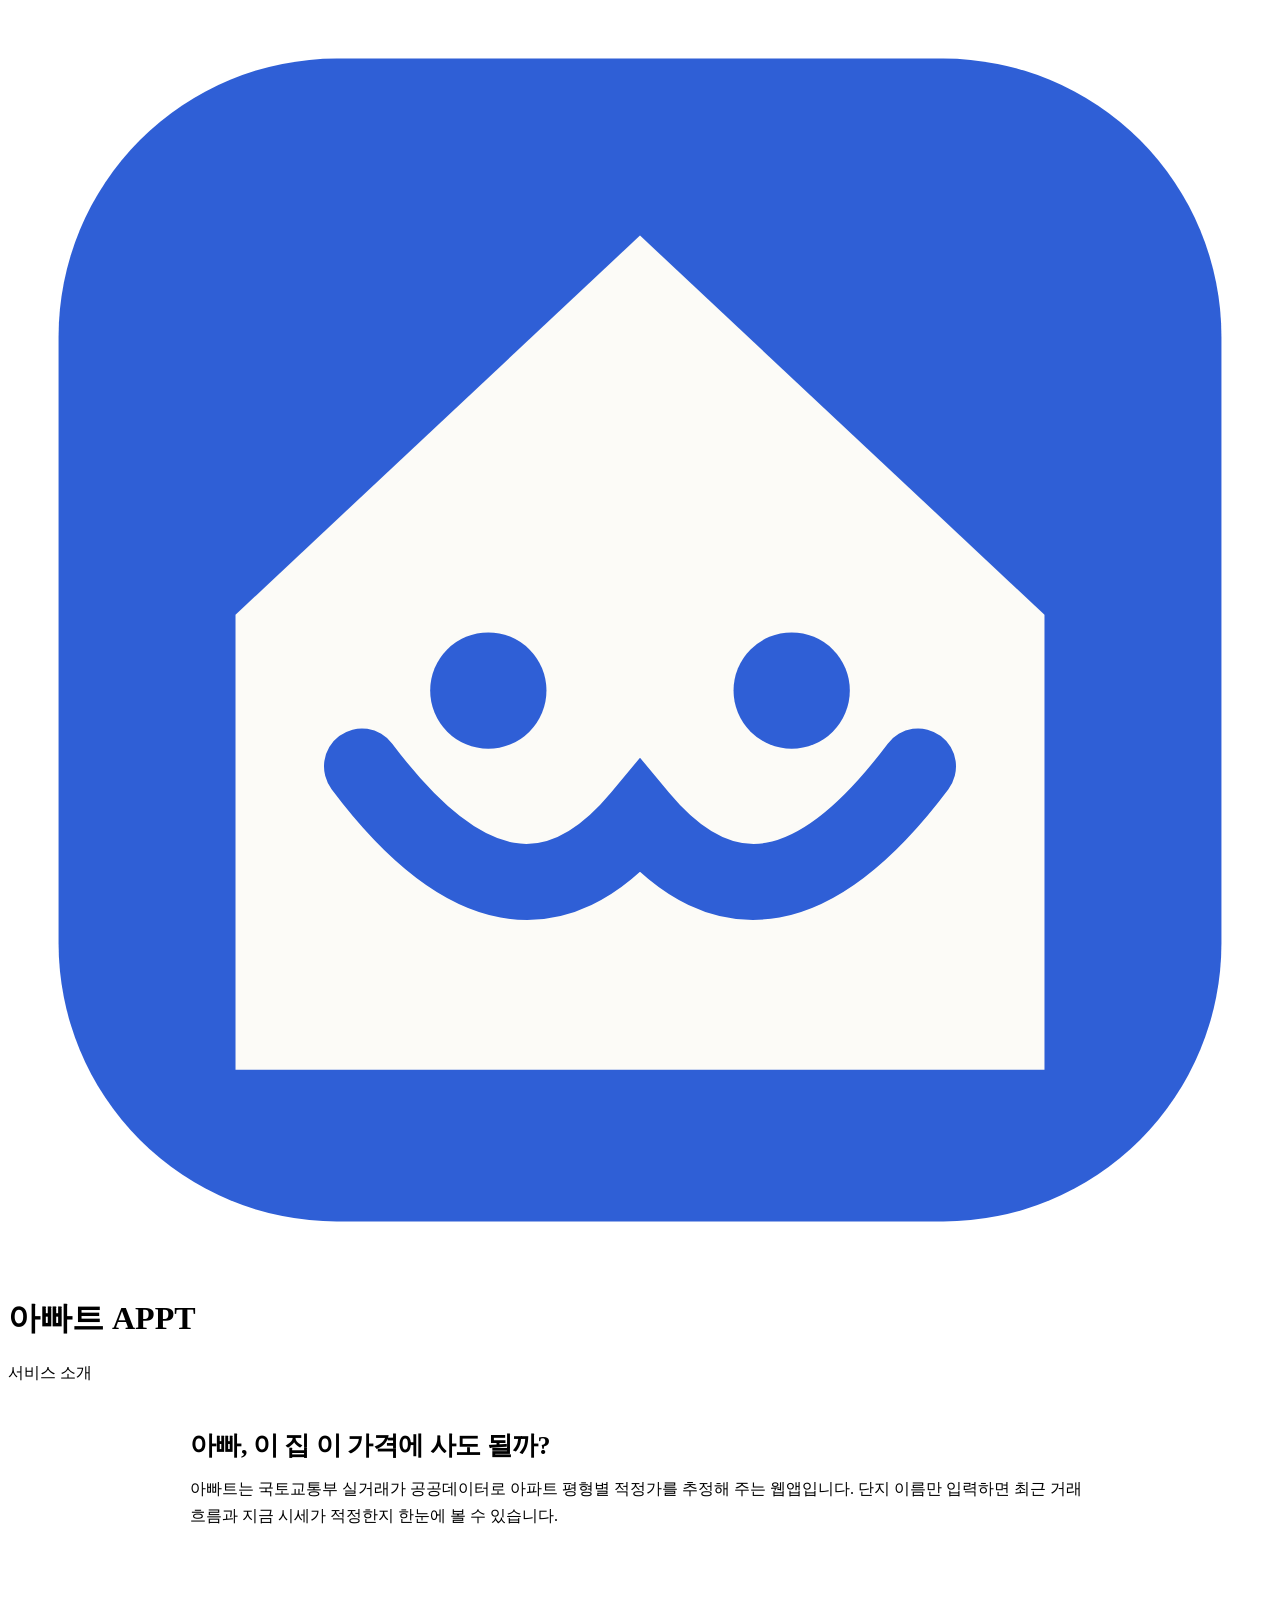
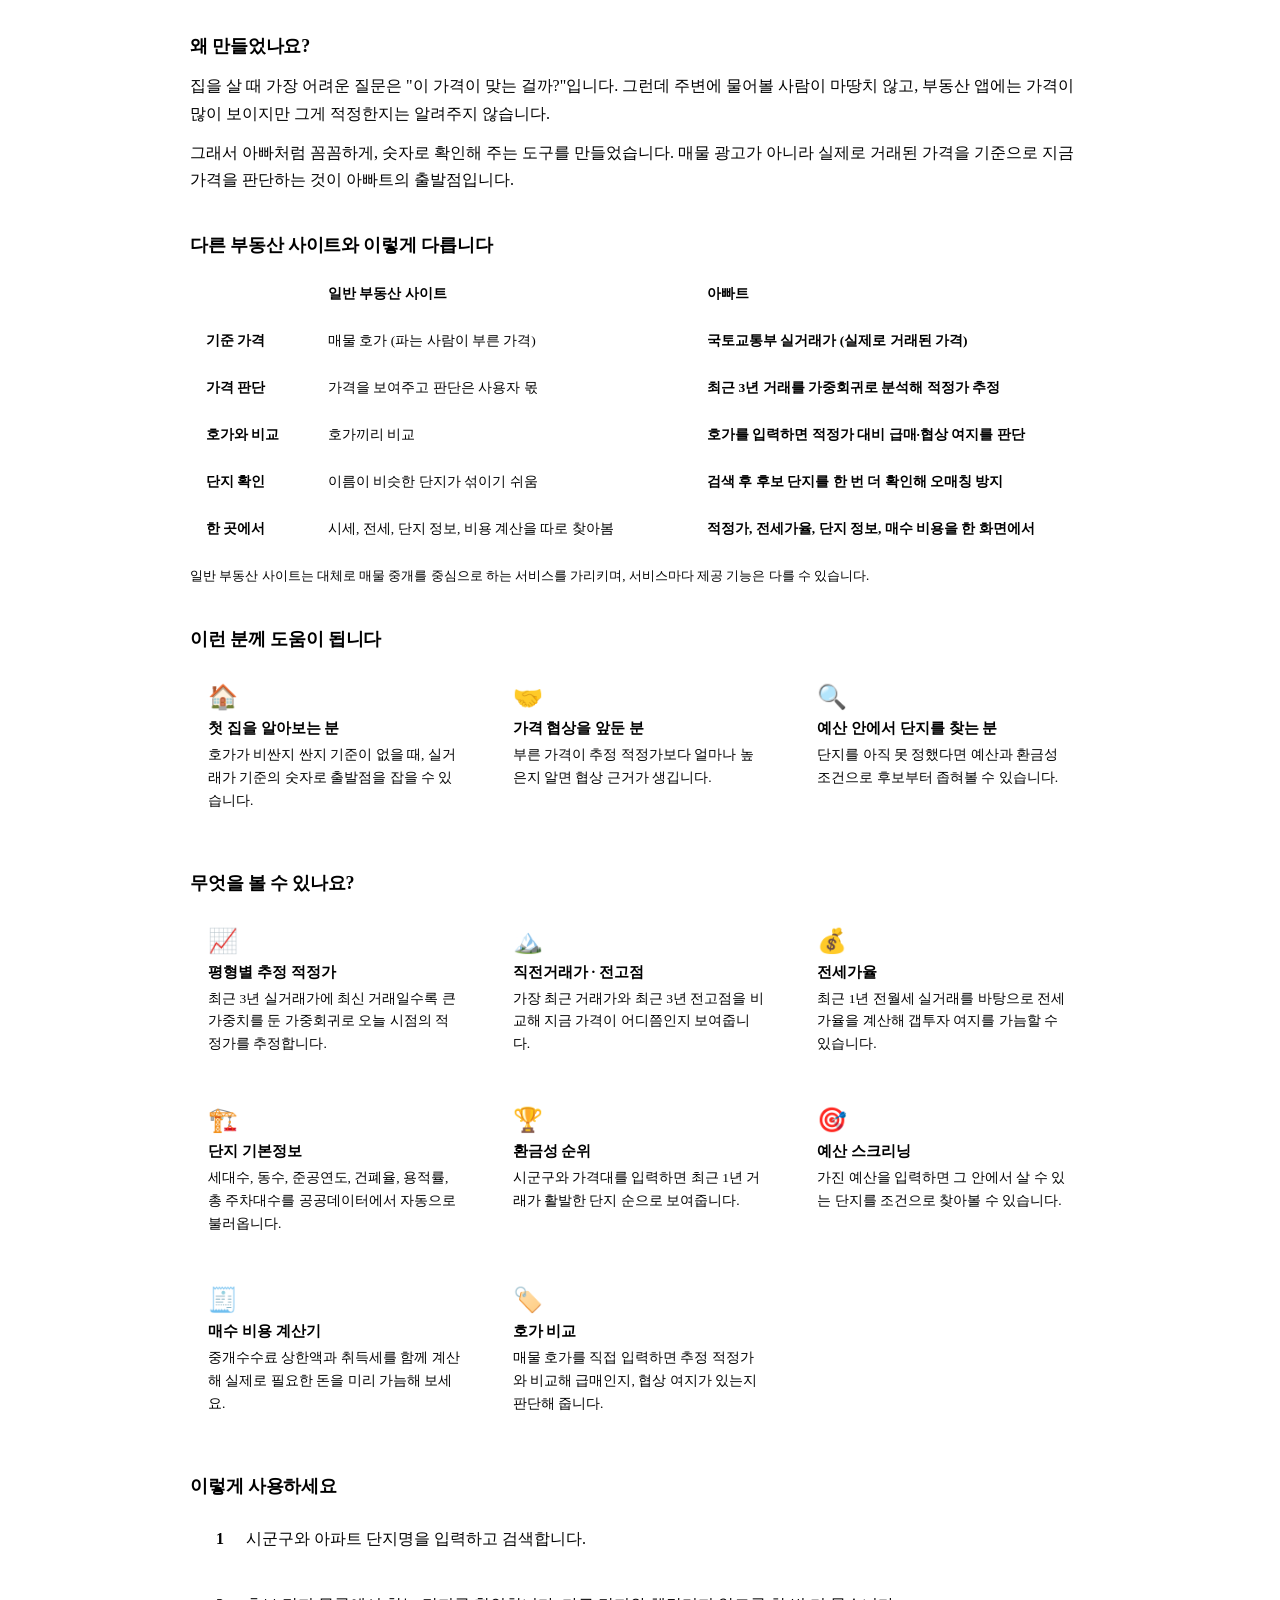
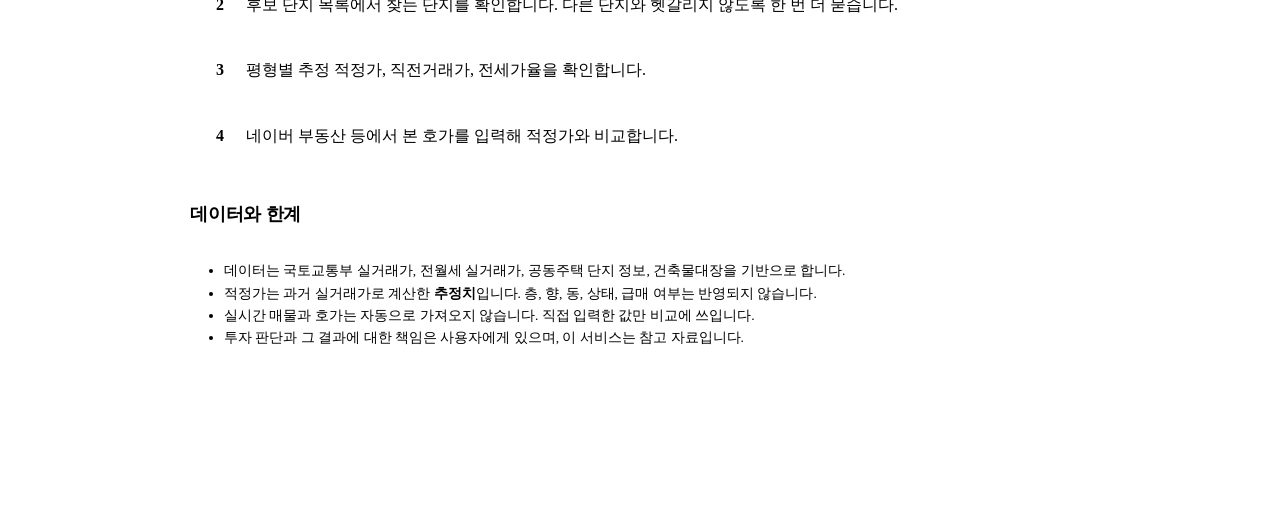
==== frontend/about.html @ b1f56c2f "서비스 소개 페이지 추가 만든 이유, 다른 부동산 사이트와의 차별점, 대상 사용자, 기능 소개를 담은 about.html을 추가하고 메인 헤더에 링크를 연결.  Co-Authore" ====
<!doctype html>
<html lang="ko">
<head>
<meta charset="utf-8" />
<meta name="viewport" content="width=device-width, initial-scale=1" />
<title>서비스 소개 · 아빠트 APPT</title>
<meta name="description" content="아빠트는 국토교통부 실거래가로 아파트 평형별 적정가를 추정해 주는 무료 웹앱입니다." />
<meta name="theme-color" content="#2F5FD6" />
<link rel="manifest" href="/manifest.json" />
<link rel="icon" type="image/svg+xml" href="/favicon.svg" />
<link rel="apple-touch-icon" href="/apple-touch-icon.png" />
<link rel="stylesheet" href="/style.css?v=20" />
<link rel="stylesheet" href="https://fonts.googleapis.com/css2?family=Black+Han+Sans&display=swap" />
<style>
  .about { max-width: 900px; margin: 0 auto; padding: 28px 20px 64px; }
  .about h2 { font-size: 26px; line-height: 1.35; margin: 0 0 12px; letter-spacing: -0.02em; }
  .about h3 { font-size: 18px; margin: 40px 0 14px; letter-spacing: -0.01em; }
  .about p { line-height: 1.7; color: var(--text); margin: 0 0 12px; }
  .about .lead { font-size: 16px; color: var(--muted); }
  .about-cta {
    display: inline-block; margin-top: 8px; padding: 12px 22px; border-radius: var(--radius-md);
    background: var(--accent); color: #fff; font-weight: 700; text-decoration: none;
  }
  .about-cta:hover { background: var(--accent-dark); }
  .about-grid { display: grid; grid-template-columns: repeat(auto-fit, minmax(240px, 1fr)); gap: 14px; }
  .about-card {
    background: var(--card-bg); border: 1px solid var(--border); border-radius: var(--radius-lg);
    box-shadow: var(--shadow-card); padding: 18px;
  }
  .about-card .icon { font-size: 24px; }
  .about-card h4 { margin: 8px 0 6px; font-size: 15px; }
  .about-card p { margin: 0; font-size: 13.5px; color: var(--muted); }
  .about-steps { counter-reset: step; list-style: none; padding: 0; margin: 0; display: grid; gap: 12px; }
  .about-steps li {
    counter-increment: step; position: relative; padding: 14px 16px 14px 56px;
    background: var(--card-bg); border: 1px solid var(--border); border-radius: var(--radius-md);
    line-height: 1.6;
  }
  .about-steps li::before {
    content: counter(step); position: absolute; left: 16px; top: 13px; width: 28px; height: 28px;
    border-radius: 50%; background: var(--accent-soft); color: var(--accent-dark);
    font-weight: 700; display: flex; align-items: center; justify-content: center;
  }
  .about-note {
    background: var(--warn-soft); border: 1px solid var(--border); border-radius: var(--radius-md);
    padding: 14px 16px; font-size: 13.5px; line-height: 1.65; color: var(--text);
  }
  .about-note ul { margin: 6px 0 0; padding-left: 18px; }
  .brand-link { text-decoration: none; color: inherit; }
  .about-compare {
    background: var(--card-bg); border: 1px solid var(--border); border-radius: var(--radius-lg);
    box-shadow: var(--shadow-card); overflow: hidden;
  }
  .about-compare-row {
    display: grid; grid-template-columns: 110px 1fr 1fr; gap: 12px; padding: 13px 16px;
    border-top: 1px solid var(--border); font-size: 13.5px; line-height: 1.55; color: var(--muted);
  }
  .about-compare-row:first-child { border-top: 0; }
  .about-compare-row .k { font-weight: 700; color: var(--text); }
  .about-compare-row > div:last-child { color: var(--text); font-weight: 600; }
  .about-compare-head { background: var(--accent-soft); font-weight: 700; color: var(--accent-dark); }
  .about-compare-head > div:last-child { color: var(--accent-dark); }
  @media (max-width: 600px) {
    .about-compare-head { display: none; }
    .about-compare-row { grid-template-columns: 1fr; gap: 4px; }
    .about-compare-row > div:nth-child(2)::before { content: "일반: "; font-weight: 700; }
    .about-compare-row > div:nth-child(3)::before { content: "아빠트: "; color: var(--accent-dark); }
  }
</style>
</head>
<body>
<header>
  <a class="brand brand-link" href="/">
    <span class="brand-mark">
      <svg viewBox="0 0 100 100" aria-hidden="true">
        <rect x="4" y="4" width="92" height="92" rx="22" fill="#2F5FD6"/>
        <path d="M50 18 L82 48 L82 84 L18 84 L18 48 Z" fill="#FCFBF7"/>
        <circle cx="38" cy="54" r="4.6" fill="#2F5FD6"/>
        <circle cx="62" cy="54" r="4.6" fill="#2F5FD6"/>
        <path d="M28 60 Q40 76 50 64 Q60 76 72 60" fill="none" stroke="#2F5FD6" stroke-width="6" stroke-linecap="round"/>
      </svg>
    </span>
    <div>
      <h1>아빠트 <span class="brand-en">APPT</span></h1>
      <p class="sub">서비스 소개</p>
    </div>
  </a>
</header>

<main class="about">
  <section>
    <h2>아빠, 이 집 이 가격에 사도 될까?</h2>
    <p class="lead">
      아빠트는 국토교통부 실거래가 공공데이터로 아파트 평형별 적정가를 추정해 주는 웹앱입니다.
      단지 이름만 입력하면 최근 거래 흐름과 지금 시세가 적정한지 한눈에 볼 수 있습니다.
    </p>
    <a class="about-cta" href="/">단지 검색하러 가기</a>
  </section>

  <section>
    <h3>왜 만들었나요?</h3>
    <!-- TODO(작성자): 아래는 코드와 브랜드 문구로 쓴 초안입니다. 실제 만든 계기로 바꿔 주세요. -->
    <p>
      집을 살 때 가장 어려운 질문은 "이 가격이 맞는 걸까?"입니다. 그런데 주변에 물어볼 사람이 마땅치 않고,
      부동산 앱에는 가격이 많이 보이지만 그게 적정한지는 알려주지 않습니다.
    </p>
    <p>
      그래서 아빠처럼 꼼꼼하게, 숫자로 확인해 주는 도구를 만들었습니다. 매물 광고가 아니라
      실제로 거래된 가격을 기준으로 지금 가격을 판단하는 것이 아빠트의 출발점입니다.
    </p>
  </section>

  <section>
    <h3>다른 부동산 사이트와 이렇게 다릅니다</h3>
    <div class="about-compare">
      <div class="about-compare-row about-compare-head">
        <div></div><div>일반 부동산 사이트</div><div>아빠트</div>
      </div>
      <div class="about-compare-row">
        <div class="k">기준 가격</div>
        <div>매물 호가 (파는 사람이 부른 가격)</div>
        <div>국토교통부 실거래가 (실제로 거래된 가격)</div>
      </div>
      <div class="about-compare-row">
        <div class="k">가격 판단</div>
        <div>가격을 보여주고 판단은 사용자 몫</div>
        <div>최근 3년 거래를 가중회귀로 분석해 적정가 추정</div>
      </div>
      <div class="about-compare-row">
        <div class="k">호가와 비교</div>
        <div>호가끼리 비교</div>
        <div>호가를 입력하면 적정가 대비 급매·협상 여지를 판단</div>
      </div>
      <div class="about-compare-row">
        <div class="k">단지 확인</div>
        <div>이름이 비슷한 단지가 섞이기 쉬움</div>
        <div>검색 후 후보 단지를 한 번 더 확인해 오매칭 방지</div>
      </div>
      <div class="about-compare-row">
        <div class="k">한 곳에서</div>
        <div>시세, 전세, 단지 정보, 비용 계산을 따로 찾아봄</div>
        <div>적정가, 전세가율, 단지 정보, 매수 비용을 한 화면에서</div>
      </div>
    </div>
    <p style="margin-top: 12px; font-size: 13px; color: var(--muted);">
      일반 부동산 사이트는 대체로 매물 중개를 중심으로 하는 서비스를 가리키며, 서비스마다 제공 기능은 다를 수 있습니다.
    </p>
  </section>

  <section>
    <h3>이런 분께 도움이 됩니다</h3>
    <div class="about-grid">
      <div class="about-card">
        <div class="icon">🏠</div>
        <h4>첫 집을 알아보는 분</h4>
        <p>호가가 비싼지 싼지 기준이 없을 때, 실거래가 기준의 숫자로 출발점을 잡을 수 있습니다.</p>
      </div>
      <div class="about-card">
        <div class="icon">🤝</div>
        <h4>가격 협상을 앞둔 분</h4>
        <p>부른 가격이 추정 적정가보다 얼마나 높은지 알면 협상 근거가 생깁니다.</p>
      </div>
      <div class="about-card">
        <div class="icon">🔍</div>
        <h4>예산 안에서 단지를 찾는 분</h4>
        <p>단지를 아직 못 정했다면 예산과 환금성 조건으로 후보부터 좁혀볼 수 있습니다.</p>
      </div>
    </div>
  </section>

  <section>
    <h3>무엇을 볼 수 있나요?</h3>
    <div class="about-grid">
      <div class="about-card">
        <div class="icon">📈</div>
        <h4>평형별 추정 적정가</h4>
        <p>최근 3년 실거래가에 최신 거래일수록 큰 가중치를 둔 가중회귀로 오늘 시점의 적정가를 추정합니다.</p>
      </div>
      <div class="about-card">
        <div class="icon">🏔️</div>
        <h4>직전거래가 · 전고점</h4>
        <p>가장 최근 거래가와 최근 3년 전고점을 비교해 지금 가격이 어디쯤인지 보여줍니다.</p>
      </div>
      <div class="about-card">
        <div class="icon">💰</div>
        <h4>전세가율</h4>
        <p>최근 1년 전월세 실거래를 바탕으로 전세가율을 계산해 갭투자 여지를 가늠할 수 있습니다.</p>
      </div>
      <div class="about-card">
        <div class="icon">🏗️</div>
        <h4>단지 기본정보</h4>
        <p>세대수, 동수, 준공연도, 건폐율, 용적률, 총 주차대수를 공공데이터에서 자동으로 불러옵니다.</p>
      </div>
      <div class="about-card">
        <div class="icon">🏆</div>
        <h4>환금성 순위</h4>
        <p>시군구와 가격대를 입력하면 최근 1년 거래가 활발한 단지 순으로 보여줍니다.</p>
      </div>
      <div class="about-card">
        <div class="icon">🎯</div>
        <h4>예산 스크리닝</h4>
        <p>가진 예산을 입력하면 그 안에서 살 수 있는 단지를 조건으로 찾아볼 수 있습니다.</p>
      </div>
      <div class="about-card">
        <div class="icon">🧾</div>
        <h4>매수 비용 계산기</h4>
        <p>중개수수료 상한액과 취득세를 함께 계산해 실제로 필요한 돈을 미리 가늠해 보세요.</p>
      </div>
      <div class="about-card">
        <div class="icon">🏷️</div>
        <h4>호가 비교</h4>
        <p>매물 호가를 직접 입력하면 추정 적정가와 비교해 급매인지, 협상 여지가 있는지 판단해 줍니다.</p>
      </div>
    </div>
  </section>

  <section>
    <h3>이렇게 사용하세요</h3>
    <ol class="about-steps">
      <li>시군구와 아파트 단지명을 입력하고 검색합니다.</li>
      <li>후보 단지 목록에서 찾는 단지를 확인합니다. 다른 단지와 헷갈리지 않도록 한 번 더 묻습니다.</li>
      <li>평형별 추정 적정가, 직전거래가, 전세가율을 확인합니다.</li>
      <li>네이버 부동산 등에서 본 호가를 입력해 적정가와 비교합니다.</li>
    </ol>
  </section>

  <section>
    <h3>데이터와 한계</h3>
    <div class="about-note">
      <ul>
        <li>데이터는 국토교통부 실거래가, 전월세 실거래가, 공동주택 단지 정보, 건축물대장을 기반으로 합니다.</li>
        <li>적정가는 과거 실거래가로 계산한 <strong>추정치</strong>입니다. 층, 향, 동, 상태, 급매 여부는 반영되지 않습니다.</li>
        <li>실시간 매물과 호가는 자동으로 가져오지 않습니다. 직접 입력한 값만 비교에 쓰입니다.</li>
        <li>투자 판단과 그 결과에 대한 책임은 사용자에게 있으며, 이 서비스는 참고 자료입니다.</li>
      </ul>
    </div>
  </section>

  <section style="margin-top: 36px;">
    <a class="about-cta" href="/">지금 검색해 보기</a>
  </section>
</main>
</body>
</html>
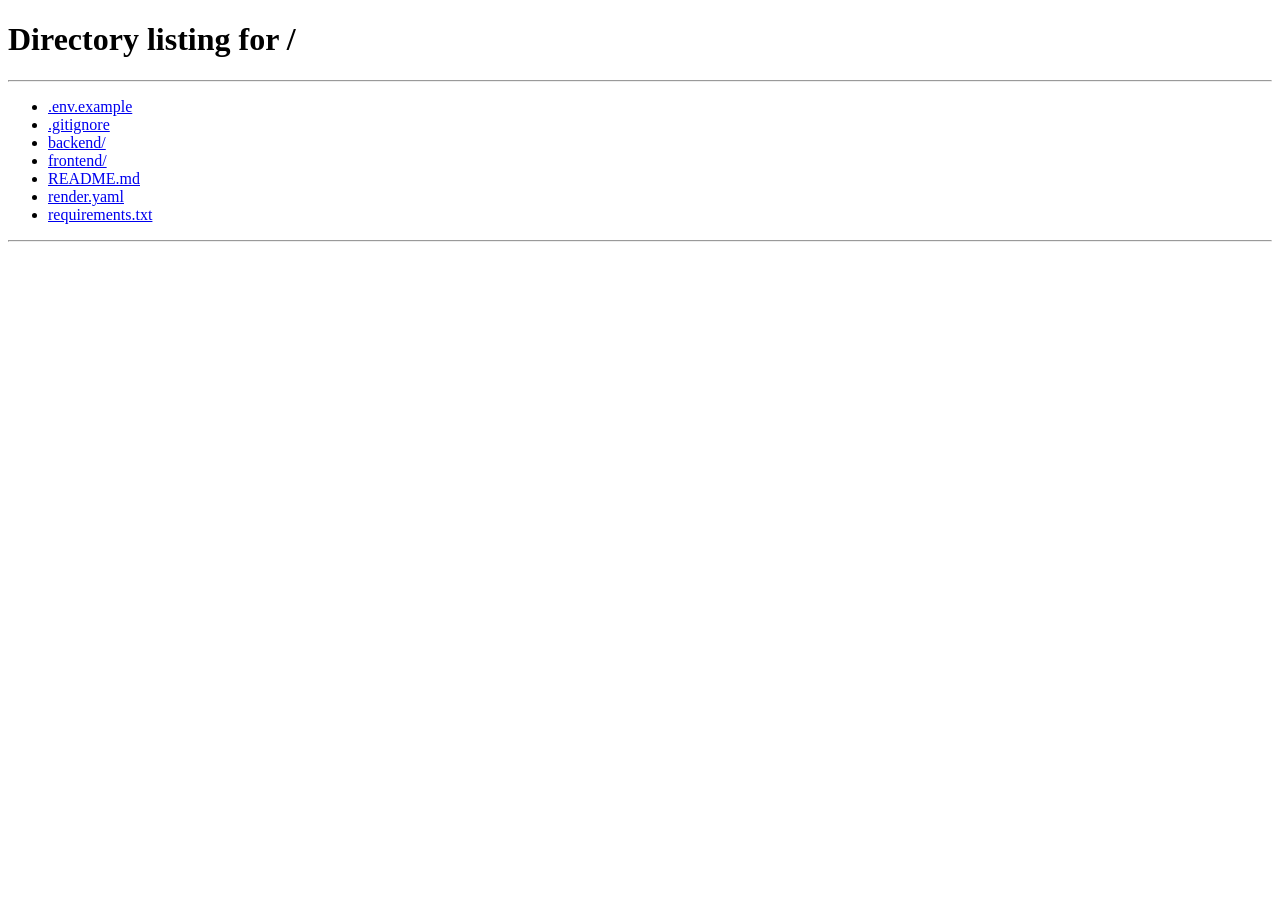
==== commit 46d8adef: "소개 페이지를 메인 화면의 탭으로 통합 헤더 링크 대신 '아파트 분석 / 서비스 소개' 탭을 추가하고 소개 내용을 index.html에 포함. /#about으로 소개 탭을 바로 열" ====
--- a/frontend/about.html
+++ b/frontend/about.html
@@ -4,241 +4,9 @@
 <meta charset="utf-8" />
 <meta name="viewport" content="width=device-width, initial-scale=1" />
 <title>서비스 소개 · 아빠트 APPT</title>
-<meta name="description" content="아빠트는 국토교통부 실거래가로 아파트 평형별 적정가를 추정해 주는 무료 웹앱입니다." />
-<meta name="theme-color" content="#2F5FD6" />
-<link rel="manifest" href="/manifest.json" />
-<link rel="icon" type="image/svg+xml" href="/favicon.svg" />
-<link rel="apple-touch-icon" href="/apple-touch-icon.png" />
-<link rel="stylesheet" href="/style.css?v=20" />
-<link rel="stylesheet" href="https://fonts.googleapis.com/css2?family=Black+Han+Sans&display=swap" />
-<style>
-  .about { max-width: 900px; margin: 0 auto; padding: 28px 20px 64px; }
-  .about h2 { font-size: 26px; line-height: 1.35; margin: 0 0 12px; letter-spacing: -0.02em; }
-  .about h3 { font-size: 18px; margin: 40px 0 14px; letter-spacing: -0.01em; }
-  .about p { line-height: 1.7; color: var(--text); margin: 0 0 12px; }
-  .about .lead { font-size: 16px; color: var(--muted); }
-  .about-cta {
-    display: inline-block; margin-top: 8px; padding: 12px 22px; border-radius: var(--radius-md);
-    background: var(--accent); color: #fff; font-weight: 700; text-decoration: none;
-  }
-  .about-cta:hover { background: var(--accent-dark); }
-  .about-grid { display: grid; grid-template-columns: repeat(auto-fit, minmax(240px, 1fr)); gap: 14px; }
-  .about-card {
-    background: var(--card-bg); border: 1px solid var(--border); border-radius: var(--radius-lg);
-    box-shadow: var(--shadow-card); padding: 18px;
-  }
-  .about-card .icon { font-size: 24px; }
-  .about-card h4 { margin: 8px 0 6px; font-size: 15px; }
-  .about-card p { margin: 0; font-size: 13.5px; color: var(--muted); }
-  .about-steps { counter-reset: step; list-style: none; padding: 0; margin: 0; display: grid; gap: 12px; }
-  .about-steps li {
-    counter-increment: step; position: relative; padding: 14px 16px 14px 56px;
-    background: var(--card-bg); border: 1px solid var(--border); border-radius: var(--radius-md);
-    line-height: 1.6;
-  }
-  .about-steps li::before {
-    content: counter(step); position: absolute; left: 16px; top: 13px; width: 28px; height: 28px;
-    border-radius: 50%; background: var(--accent-soft); color: var(--accent-dark);
-    font-weight: 700; display: flex; align-items: center; justify-content: center;
-  }
-  .about-note {
-    background: var(--warn-soft); border: 1px solid var(--border); border-radius: var(--radius-md);
-    padding: 14px 16px; font-size: 13.5px; line-height: 1.65; color: var(--text);
-  }
-  .about-note ul { margin: 6px 0 0; padding-left: 18px; }
-  .brand-link { text-decoration: none; color: inherit; }
-  .about-compare {
-    background: var(--card-bg); border: 1px solid var(--border); border-radius: var(--radius-lg);
-    box-shadow: var(--shadow-card); overflow: hidden;
-  }
-  .about-compare-row {
-    display: grid; grid-template-columns: 110px 1fr 1fr; gap: 12px; padding: 13px 16px;
-    border-top: 1px solid var(--border); font-size: 13.5px; line-height: 1.55; color: var(--muted);
-  }
-  .about-compare-row:first-child { border-top: 0; }
-  .about-compare-row .k { font-weight: 700; color: var(--text); }
-  .about-compare-row > div:last-child { color: var(--text); font-weight: 600; }
-  .about-compare-head { background: var(--accent-soft); font-weight: 700; color: var(--accent-dark); }
-  .about-compare-head > div:last-child { color: var(--accent-dark); }
-  @media (max-width: 600px) {
-    .about-compare-head { display: none; }
-    .about-compare-row { grid-template-columns: 1fr; gap: 4px; }
-    .about-compare-row > div:nth-child(2)::before { content: "일반: "; font-weight: 700; }
-    .about-compare-row > div:nth-child(3)::before { content: "아빠트: "; color: var(--accent-dark); }
-  }
-</style>
+<meta http-equiv="refresh" content="0; url=/#about" />
+<link rel="canonical" href="/#about" />
+<script>location.replace("/#about");</script>
 </head>
-<body>
-<header>
-  <a class="brand brand-link" href="/">
-    <span class="brand-mark">
-      <svg viewBox="0 0 100 100" aria-hidden="true">
-        <rect x="4" y="4" width="92" height="92" rx="22" fill="#2F5FD6"/>
-        <path d="M50 18 L82 48 L82 84 L18 84 L18 48 Z" fill="#FCFBF7"/>
-        <circle cx="38" cy="54" r="4.6" fill="#2F5FD6"/>
-        <circle cx="62" cy="54" r="4.6" fill="#2F5FD6"/>
-        <path d="M28 60 Q40 76 50 64 Q60 76 72 60" fill="none" stroke="#2F5FD6" stroke-width="6" stroke-linecap="round"/>
-      </svg>
-    </span>
-    <div>
-      <h1>아빠트 <span class="brand-en">APPT</span></h1>
-      <p class="sub">서비스 소개</p>
-    </div>
-  </a>
-</header>
-
-<main class="about">
-  <section>
-    <h2>아빠, 이 집 이 가격에 사도 될까?</h2>
-    <p class="lead">
-      아빠트는 국토교통부 실거래가 공공데이터로 아파트 평형별 적정가를 추정해 주는 웹앱입니다.
-      단지 이름만 입력하면 최근 거래 흐름과 지금 시세가 적정한지 한눈에 볼 수 있습니다.
-    </p>
-    <a class="about-cta" href="/">단지 검색하러 가기</a>
-  </section>
-
-  <section>
-    <h3>왜 만들었나요?</h3>
-    <!-- TODO(작성자): 아래는 코드와 브랜드 문구로 쓴 초안입니다. 실제 만든 계기로 바꿔 주세요. -->
-    <p>
-      집을 살 때 가장 어려운 질문은 "이 가격이 맞는 걸까?"입니다. 그런데 주변에 물어볼 사람이 마땅치 않고,
-      부동산 앱에는 가격이 많이 보이지만 그게 적정한지는 알려주지 않습니다.
-    </p>
-    <p>
-      그래서 아빠처럼 꼼꼼하게, 숫자로 확인해 주는 도구를 만들었습니다. 매물 광고가 아니라
-      실제로 거래된 가격을 기준으로 지금 가격을 판단하는 것이 아빠트의 출발점입니다.
-    </p>
-  </section>
-
-  <section>
-    <h3>다른 부동산 사이트와 이렇게 다릅니다</h3>
-    <div class="about-compare">
-      <div class="about-compare-row about-compare-head">
-        <div></div><div>일반 부동산 사이트</div><div>아빠트</div>
-      </div>
-      <div class="about-compare-row">
-        <div class="k">기준 가격</div>
-        <div>매물 호가 (파는 사람이 부른 가격)</div>
-        <div>국토교통부 실거래가 (실제로 거래된 가격)</div>
-      </div>
-      <div class="about-compare-row">
-        <div class="k">가격 판단</div>
-        <div>가격을 보여주고 판단은 사용자 몫</div>
-        <div>최근 3년 거래를 가중회귀로 분석해 적정가 추정</div>
-      </div>
-      <div class="about-compare-row">
-        <div class="k">호가와 비교</div>
-        <div>호가끼리 비교</div>
-        <div>호가를 입력하면 적정가 대비 급매·협상 여지를 판단</div>
-      </div>
-      <div class="about-compare-row">
-        <div class="k">단지 확인</div>
-        <div>이름이 비슷한 단지가 섞이기 쉬움</div>
-        <div>검색 후 후보 단지를 한 번 더 확인해 오매칭 방지</div>
-      </div>
-      <div class="about-compare-row">
-        <div class="k">한 곳에서</div>
-        <div>시세, 전세, 단지 정보, 비용 계산을 따로 찾아봄</div>
-        <div>적정가, 전세가율, 단지 정보, 매수 비용을 한 화면에서</div>
-      </div>
-    </div>
-    <p style="margin-top: 12px; font-size: 13px; color: var(--muted);">
-      일반 부동산 사이트는 대체로 매물 중개를 중심으로 하는 서비스를 가리키며, 서비스마다 제공 기능은 다를 수 있습니다.
-    </p>
-  </section>
-
-  <section>
-    <h3>이런 분께 도움이 됩니다</h3>
-    <div class="about-grid">
-      <div class="about-card">
-        <div class="icon">🏠</div>
-        <h4>첫 집을 알아보는 분</h4>
-        <p>호가가 비싼지 싼지 기준이 없을 때, 실거래가 기준의 숫자로 출발점을 잡을 수 있습니다.</p>
-      </div>
-      <div class="about-card">
-        <div class="icon">🤝</div>
-        <h4>가격 협상을 앞둔 분</h4>
-        <p>부른 가격이 추정 적정가보다 얼마나 높은지 알면 협상 근거가 생깁니다.</p>
-      </div>
-      <div class="about-card">
-        <div class="icon">🔍</div>
-        <h4>예산 안에서 단지를 찾는 분</h4>
-        <p>단지를 아직 못 정했다면 예산과 환금성 조건으로 후보부터 좁혀볼 수 있습니다.</p>
-      </div>
-    </div>
-  </section>
-
-  <section>
-    <h3>무엇을 볼 수 있나요?</h3>
-    <div class="about-grid">
-      <div class="about-card">
-        <div class="icon">📈</div>
-        <h4>평형별 추정 적정가</h4>
-        <p>최근 3년 실거래가에 최신 거래일수록 큰 가중치를 둔 가중회귀로 오늘 시점의 적정가를 추정합니다.</p>
-      </div>
-      <div class="about-card">
-        <div class="icon">🏔️</div>
-        <h4>직전거래가 · 전고점</h4>
-        <p>가장 최근 거래가와 최근 3년 전고점을 비교해 지금 가격이 어디쯤인지 보여줍니다.</p>
-      </div>
-      <div class="about-card">
-        <div class="icon">💰</div>
-        <h4>전세가율</h4>
-        <p>최근 1년 전월세 실거래를 바탕으로 전세가율을 계산해 갭투자 여지를 가늠할 수 있습니다.</p>
-      </div>
-      <div class="about-card">
-        <div class="icon">🏗️</div>
-        <h4>단지 기본정보</h4>
-        <p>세대수, 동수, 준공연도, 건폐율, 용적률, 총 주차대수를 공공데이터에서 자동으로 불러옵니다.</p>
-      </div>
-      <div class="about-card">
-        <div class="icon">🏆</div>
-        <h4>환금성 순위</h4>
-        <p>시군구와 가격대를 입력하면 최근 1년 거래가 활발한 단지 순으로 보여줍니다.</p>
-      </div>
-      <div class="about-card">
-        <div class="icon">🎯</div>
-        <h4>예산 스크리닝</h4>
-        <p>가진 예산을 입력하면 그 안에서 살 수 있는 단지를 조건으로 찾아볼 수 있습니다.</p>
-      </div>
-      <div class="about-card">
-        <div class="icon">🧾</div>
-        <h4>매수 비용 계산기</h4>
-        <p>중개수수료 상한액과 취득세를 함께 계산해 실제로 필요한 돈을 미리 가늠해 보세요.</p>
-      </div>
-      <div class="about-card">
-        <div class="icon">🏷️</div>
-        <h4>호가 비교</h4>
-        <p>매물 호가를 직접 입력하면 추정 적정가와 비교해 급매인지, 협상 여지가 있는지 판단해 줍니다.</p>
-      </div>
-    </div>
-  </section>
-
-  <section>
-    <h3>이렇게 사용하세요</h3>
-    <ol class="about-steps">
-      <li>시군구와 아파트 단지명을 입력하고 검색합니다.</li>
-      <li>후보 단지 목록에서 찾는 단지를 확인합니다. 다른 단지와 헷갈리지 않도록 한 번 더 묻습니다.</li>
-      <li>평형별 추정 적정가, 직전거래가, 전세가율을 확인합니다.</li>
-      <li>네이버 부동산 등에서 본 호가를 입력해 적정가와 비교합니다.</li>
-    </ol>
-  </section>
-
-  <section>
-    <h3>데이터와 한계</h3>
-    <div class="about-note">
-      <ul>
-        <li>데이터는 국토교통부 실거래가, 전월세 실거래가, 공동주택 단지 정보, 건축물대장을 기반으로 합니다.</li>
-        <li>적정가는 과거 실거래가로 계산한 <strong>추정치</strong>입니다. 층, 향, 동, 상태, 급매 여부는 반영되지 않습니다.</li>
-        <li>실시간 매물과 호가는 자동으로 가져오지 않습니다. 직접 입력한 값만 비교에 쓰입니다.</li>
-        <li>투자 판단과 그 결과에 대한 책임은 사용자에게 있으며, 이 서비스는 참고 자료입니다.</li>
-      </ul>
-    </div>
-  </section>
-
-  <section style="margin-top: 36px;">
-    <a class="about-cta" href="/">지금 검색해 보기</a>
-  </section>
-</main>
-</body>
+<body><a href="/#about">서비스 소개로 이동</a></body>
 </html>
